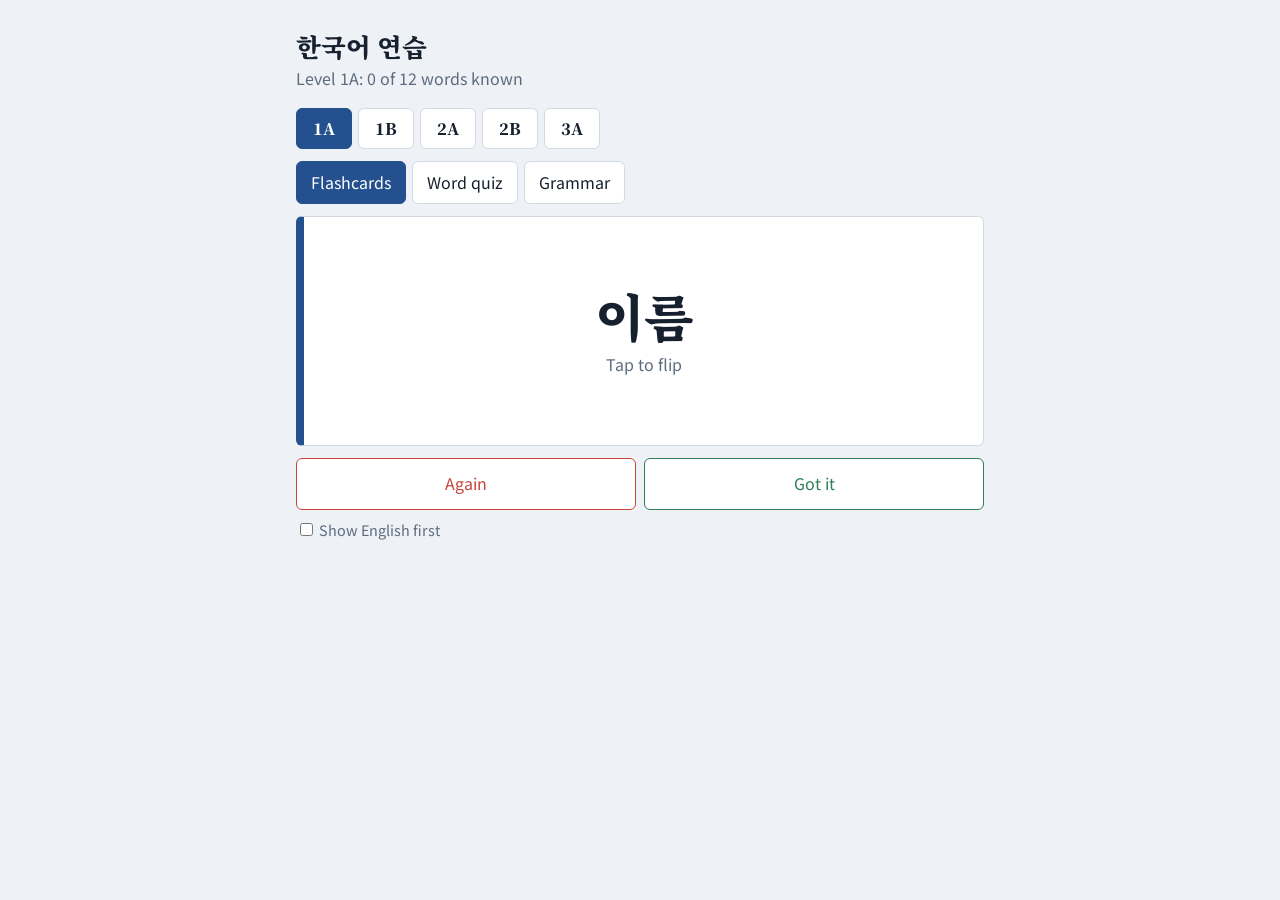
==== index.html @ a2e2e9a4 "Refactor HTML structure and styles for Korean study page" ====
<!doctype html>
<html lang="en">
<head>
<meta charset="utf-8">
<meta name="viewport" content="width=device-width,initial-scale=1">
<title>Korean Practice 1A–3A</title>
<link rel="preconnect" href="https://fonts.googleapis.com">
<link href="https://fonts.googleapis.com/css2?family=Noto+Sans+KR:wght@400;600&family=Noto+Serif+KR:wght@600;900&display=swap" rel="stylesheet">
<style>
:root{--bg:#eef1f5;--paper:#fff;--ink:#16202e;--mute:#5d6b7e;--line:#d3dae4;--blue:#24508f;--red:#c8453b;--green:#2e7d5b;--on:#fff;
--kr:"Noto Serif KR","Batang",serif;--ui:"Noto Sans KR",system-ui,"Malgun Gothic",sans-serif}
@media(prefers-color-scheme:dark){:root{--bg:#121820;--paper:#1b2430;--ink:#e8edf3;--mute:#9aa8ba;--line:#2e3b4c;--blue:#7fa6e0;--red:#e8776d;--green:#5fbf92;--on:#10161d}}
*{box-sizing:border-box}
body{margin:0;background:var(--bg);color:var(--ink);font:16px/1.6 var(--ui)}
.wrap{max-width:720px;margin:0 auto;padding:20px 16px 48px}
h1{font:900 1.6rem var(--kr);margin:8px 0 2px}
#prog{color:var(--mute);margin:0 0 16px}
.row{display:flex;gap:6px;flex-wrap:wrap;margin-bottom:12px}
button{font:inherit;cursor:pointer;border:1px solid var(--line);background:var(--paper);color:var(--ink);padding:8px 14px;border-radius:6px}
button:focus-visible{outline:3px solid var(--blue);outline-offset:2px}
button.on{background:var(--blue);color:var(--on);border-color:var(--blue)}
#lv button{font:900 1rem var(--kr);min-width:56px}
.card{background:var(--paper);border:1px solid var(--line);border-left:8px solid var(--blue);border-radius:6px;padding:28px 20px;text-align:center;min-height:230px;width:100%;display:block;cursor:pointer}
.kr{font:900 3.2rem/1.2 var(--kr)}
.en{font:600 2rem/1.3 var(--ui)}
.card p{color:var(--mute);margin:6px 0 0}
.hint{color:var(--mute);font-size:.9rem;margin:8px 0}
.acts{display:flex;gap:8px;margin-top:12px}
.acts button{flex:1;padding:12px}
.good{border-color:var(--green);color:var(--green)}
.again{border-color:var(--red);color:var(--red)}
.opts{display:grid;grid-template-columns:1fr 1fr;gap:8px;margin-top:12px}
.opts button{padding:14px}
button.ok{background:var(--green);border-color:var(--green);color:var(--on)}
button.no{background:var(--red);border-color:var(--red);color:var(--on)}
.g{background:var(--paper);border:1px solid var(--line);border-left:8px solid var(--red);border-radius:6px;padding:16px 18px;margin-bottom:14px}
.g h3{font:900 1.5rem var(--kr);margin:0}
.g .m{color:var(--blue);font-weight:600;margin:0 0 6px}
.x{font:600 1.1rem var(--kr);background:var(--bg);padding:10px 12px;border-radius:6px}
.x span{font:400 .9rem var(--ui);color:var(--mute)}
.pr b{font:600 1.2rem var(--kr);display:block;margin:12px 0 8px}
.pr u{display:inline-block;min-width:3em;text-decoration:none;border-bottom:2px solid var(--ink)}
.pr div{display:flex;gap:8px;flex-wrap:wrap}
.pr em{display:block;min-height:1.6em;margin-top:8px;font-style:normal;color:var(--green);font-weight:600}
@media(max-width:480px){.kr{font-size:2.6rem}.opts{grid-template-columns:1fr}}
</style>
</head>
<body>
<div class="wrap">
<h1>한국어 연습</h1>
<p id="prog"></p>
<div class="row" id="lv" aria-label="Level"></div>
<div class="row" id="md" aria-label="Mode"></div>
<div id="main"></div>
</div>
<script>
/* ============ DATA — edit/add here ============
 Each level: id, t (title), v (words "한글|romanization|meaning"),
 g (grammar: p pattern, m meaning, n note, x [example, translation],
    q [sentence with ___, correct answer, ...wrong answers])
 To add a level, copy one block and change it. */
const DATA=[
{id:'1A',t:'Level 1A',v:['안녕하세요|annyeonghaseyo|hello','감사합니다|gamsahamnida|thank you','학생|haksaeng|student','선생님|seonsaengnim|teacher','물|mul|water','밥|bap|rice, meal','사람|saram|person','한국|hanguk|Korea','이름|ireum|name','네|ne|yes','아니요|aniyo|no','커피|keopi|coffee'],
 g:[{p:'이에요 / 예요',m:'to be (A is B)',n:'Use 이에요 after a final consonant and 예요 after a vowel.',x:['저는 학생이에요.','I am a student.'],q:['저는 학생___.','이에요','예요']},
    {p:'은 / 는',m:'topic marker',n:'은 after a consonant, 는 after a vowel. Marks what the sentence is about.',x:['저는 한국 사람이에요.','I am Korean.'],q:['저___ 선생님이에요.','는','은']},
    {p:'을 / 를',m:'object marker',n:'을 after a consonant, 를 after a vowel. Marks what receives the action.',x:['물을 마셔요.','I drink water.'],q:['커피___ 마셔요.','를','을']}]},
{id:'1B',t:'Level 1B',v:['먹다|meokda|to eat','마시다|masida|to drink','가다|gada|to go','오다|oda|to come','보다|boda|to see, watch','학교|hakgyo|school','집|jip|home','오늘|oneul|today','내일|naeil|tomorrow','친구|chingu|friend','좋아요|joayo|good, I like it'],
 g:[{p:'-아요 / -어요',m:'polite present tense',n:'Remove 다. If the last vowel is ㅏ or ㅗ add 아요, otherwise 어요. 가다 → 가요.',x:['밥을 먹어요.','I eat a meal.'],q:['밥을 (먹다) → ___','먹어요','먹아요']},
    {p:'에',m:'to a place, at a time',n:'Use 에 with 가다, 오다 and times.',x:['학교에 가요.','I go to school.'],q:['집___ 가요.','에','에서']},
    {p:'에서',m:'at a place (action happens there)',n:'Use 에서 when an action takes place at a location.',x:['도서관에서 공부해요.','I study at the library.'],q:['학교___ 공부해요.','에서','에']}]},
{id:'2A',t:'Level 2A',v:['주말|jumal|weekend','시간|sigan|time','같이|gachi|together','어제|eoje|yesterday','여행|yeohaeng|trip, travel','음식|eumsik|food','일|il|work, task','비싸다|bissada|to be expensive','맛있다|masitda|to be delicious','만나다|mannada|to meet'],
 g:[{p:'-았/었어요',m:'past tense',n:'Take the polite present stem and change 어요 to 었어요 (or 아요 to 았어요).',x:['어제 영화를 봤어요.','I watched a movie yesterday.'],q:['어제 친구를 (만나다) → ___','만났어요','만나요','만날 거예요']},
    {p:'-(으)ㄹ 거예요',m:'future, plan',n:'After a vowel add ㄹ 거예요, after a consonant add 을 거예요.',x:['내일 갈 거예요.','I will go tomorrow.'],q:['내일 여행을 ___','갈 거예요','갔어요','가요']},
    {p:'-고 싶다',m:'want to (do)',n:'Attach to the verb stem. Only for your own wishes.',x:['커피를 마시고 싶어요.','I want to drink coffee.'],q:['한국에 가___ 싶어요.','고','서','지만']}]},
{id:'2B',t:'Level 2B',v:['약속|yaksok|appointment, promise','준비|junbi|preparation','이유|iyu|reason','경험|gyeongheom|experience','걱정|geokjeong|worry','바쁘다|bappeuda|to be busy','필요하다|piryohada|to need','어렵다|eoryeopda|to be difficult','쉽다|swipda|to be easy','기다리다|gidarida|to wait'],
 g:[{p:'-아/어서',m:'because, so',n:'Gives a reason. Cannot be used with commands or suggestions.',x:['바빠서 못 가요.','I am busy so I cannot go.'],q:['비가 와___ 안 가요.','서','지만','니까']},
    {p:'-(으)니까',m:'because (reason for a command)',n:'Works with commands and suggestions, unlike -아/어서.',x:['비가 오니까 우산을 가져가세요.','It is raining, so take an umbrella.'],q:['시간이 없___ 빨리 가요.','으니까','지만','고']},
    {p:'-지만',m:'but, although',n:'Attach to the stem to contrast two ideas.',x:['어렵지만 재미있어요.','It is hard but fun.'],q:['맛있___ 비싸요.','지만','서','으니까']}]},
{id:'3A',t:'Level 3A',v:['경제|gyeongje|economy','문화|munhwa|culture','환경|hwangyeong|environment','관계|gwangye|relationship','결정|gyeoljeong|decision','의견|uigyeon|opinion','변화|byeonhwa|change','영향|yeonghyang|influence, effect','포기하다|pogihada|to give up','노력하다|noryeokhada|to make an effort'],
 g:[{p:'-는 것 같다',m:'it seems that',n:'Present verbs take 는, adjectives take (으)ㄴ. A softened guess.',x:['비가 오는 것 같아요.','It seems to be raining.'],q:['지금 비가 오___ 것 같아요.','는','은','ㄹ']},
    {p:'-(으)려고',m:'in order to',n:'Intention behind an action. Same subject in both clauses.',x:['한국어를 배우려고 왔어요.','I came to learn Korean.'],q:['친구를 만나___ 왔어요.','려고','지만','니까']},
    {p:'-(으)ㄹ 수 있다',m:'can, be able to',n:'Use 없다 for the negative: 할 수 없어요.',x:['한국어를 할 수 있어요.','I can speak Korean.'],q:['저는 수영을 할 ___ 있어요.','수','것','거']}]}
];
/* ============ APP ============ */
const $=id=>document.getElementById(id);
const shuf=a=>{a=a.slice();for(let i=a.length-1;i>0;i--){const j=Math.floor(Math.random()*(i+1));[a[i],a[j]]=[a[j],a[i]]}return a};
const pick=a=>a[Math.floor(Math.random()*a.length)];
const W=j=>DATA[j].w||(DATA[j].w=DATA[j].v.map(s=>{const[k,r,e]=s.split('|');return{k,r,e,id:DATA[j].id+k}}));
let lv=0,mode='cards',i=0,flipped=false,eng=false,order=shuf(W(0).map((_,x)=>x)),q=null,score={r:0,t:0},known={};
try{known=JSON.parse(localStorage.getItem('krKnown')||'{}')}catch(e){}
const save=()=>{try{localStorage.setItem('krKnown',JSON.stringify(known))}catch(e){}};

function render(){
 $('lv').innerHTML=DATA.map((d,j)=>`<button class="${j==lv?'on':''}" onclick="setLv(${j})">${d.id}</button>`).join('');
 $('md').innerHTML=[['cards','Flashcards'],['quiz','Word quiz'],['gram','Grammar']].map(([m,t])=>`<button class="${m==mode?'on':''}" onclick="setMode('${m}')">${t}</button>`).join('');
 $('prog').textContent=`${DATA[lv].t}: ${W(lv).filter(w=>known[w.id]).length} of ${W(lv).length} words known`;
 $('main').innerHTML=mode=='cards'?cardsHTML():mode=='quiz'?quizHTML():gramHTML();
}
function setLv(j){lv=j;i=0;flipped=false;order=shuf(W(j).map((_,x)=>x));q=null;render()}
function setMode(m){mode=m;if(m=='quiz'&&!q)newQ();render()}

function cardsHTML(){
 const w=W(lv)[order[i%order.length]];
 const front=eng?`<div class="en">${w.e}</div>`:`<div class="kr">${w.k}</div>`;
 const back=eng?`<div class="kr">${w.k}</div><p>${w.r}</p>`:`<div class="en">${w.e}</div><p>${w.r}</p>`;
 return `<button class="card" onclick="flipped=!flipped;render()" aria-label="Flip card">${flipped?back:front}<p>${known[w.id]?'Marked as known':'Tap to flip'}</p></button>
 <div class="acts"><button class="again" onclick="mark(0)">Again</button><button class="good" onclick="mark(1)">Got it</button></div>
 <p class="hint"><label><input type="checkbox" ${eng?'checked':''} onchange="eng=this.checked;flipped=false;render()"> Show English first</label></p>`;
}
function mark(ok){const w=W(lv)[order[i%order.length]];if(ok)known[w.id]=1;else delete known[w.id];save();i++;flipped=false;render()}

function newQ(){const pool=[];for(let j=0;j<=lv;j++)pool.push(...W(j));const w=pick(pool);const o=[w];while(o.length<4){const x=pick(pool);if(!o.includes(x))o.push(x)}q={w,o:shuf(o),done:false}}
function quizHTML(){
 if(!q)newQ();
 return `<div class="card" style="cursor:default">${eng?`<div class="en">${q.w.e}</div>`:`<div class="kr">${q.w.k}</div><p>${q.w.r}</p>`}</div>
 <div class="opts">${q.o.map((o,x)=>`<button onclick="ans(${x},this)">${eng?o.k:o.e}</button>`).join('')}</div>
 <p class="hint" id="fb">Words from 1A up to ${DATA[lv].id}. Score: ${score.r} of ${score.t}</p>
 <div class="acts"><button onclick="newQ();render()">Next word</button><button onclick="eng=!eng;render()">${eng?'Ask in Korean':'Ask in English'}</button></div>`;
}
function ans(x,b){
 if(q.done)return;const ok=q.o[x]===q.w;
 b.classList.add(ok?'ok':'no');
 if(ok){q.done=true;score.r++;score.t++;known[q.w.id]=1;save();$('fb').textContent=`Correct: ${q.w.k} = ${q.w.e}`}
 else{score.t++;$('fb').textContent='Not quite. Try another answer.'}
}

function gramHTML(){
 return DATA[lv].g.map((g,gi)=>{const o=shuf(g.q.slice(1));
 return `<article class="g"><h3>${g.p}</h3><p class="m">${g.m}</p><p>${g.n}</p>
 <p class="x">${g.x[0]}<br><span>${g.x[1]}</span></p>
 <div class="pr"><b>${g.q[0].replace('___','<u></u>')}</b><div>${o.map(t=>`<button onclick="gAns(this,${gi})">${t}</button>`).join('')}</div><em></em></div></article>`}).join('');
}
function gAns(b,gi){
 const g=DATA[lv].g[gi],ok=b.textContent===g.q[1],fb=b.parentElement.nextElementSibling;
 b.classList.add(ok?'ok':'no');
 fb.style.color=ok?'var(--green)':'var(--red)';
 fb.textContent=ok?'Correct: '+g.q[0].replace('___',g.q[1]):'Not quite. Try another answer.';
 if(ok)b.parentElement.querySelectorAll('button').forEach(x=>x.disabled=true);
}
render();
</script>
</body>
</html>
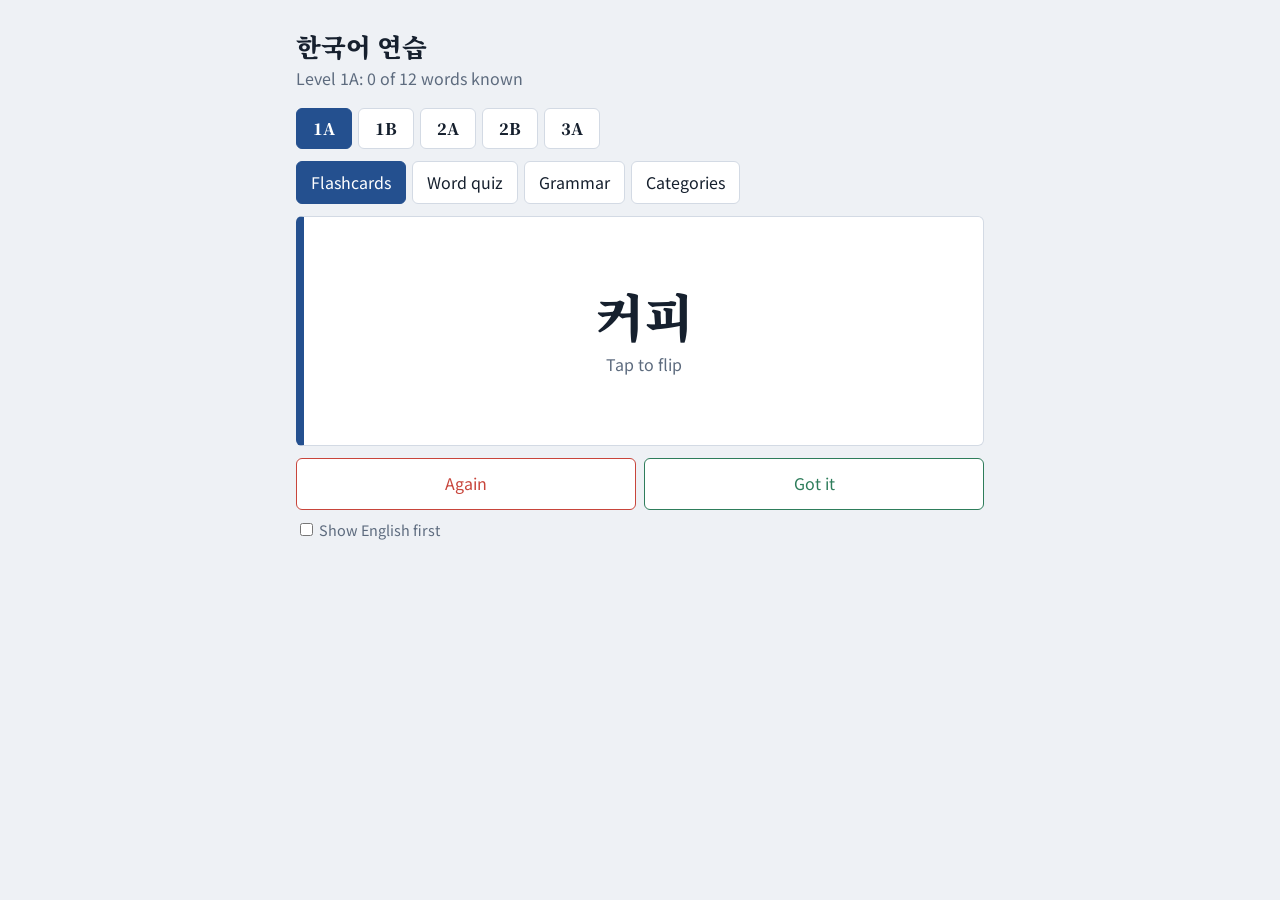
==== commit eeab715e: "Update title and add category functionality" ====
--- a/index.html
+++ b/index.html
@@ -3,7 +3,7 @@
 <head>
 <meta charset="utf-8">
 <meta name="viewport" content="width=device-width,initial-scale=1">
-<title>Korean Practice 1A–3A</title>
+<title>Korean Practice</title>
 <link rel="preconnect" href="https://fonts.googleapis.com">
 <link href="https://fonts.googleapis.com/css2?family=Noto+Sans+KR:wght@400;600&family=Noto+Serif+KR:wght@600;900&display=swap" rel="stylesheet">
 <style>
@@ -42,6 +42,18 @@
 .pr u{display:inline-block;min-width:3em;text-decoration:none;border-bottom:2px solid var(--ink)}
 .pr div{display:flex;gap:8px;flex-wrap:wrap}
 .pr em{display:block;min-height:1.6em;margin-top:8px;font-style:normal;color:var(--green);font-weight:600}
+/* category tabs */
+.sub{display:flex;gap:6px;flex-wrap:wrap;margin:0 0 12px;padding-bottom:12px;border-bottom:1px solid var(--line)}
+.sub button.on{background:var(--red);border-color:var(--red)}
+.sub .add{border-style:dashed;color:var(--blue)}
+.wl{list-style:none;margin:0;padding:0;background:var(--paper);border:1px solid var(--line);border-radius:6px}
+.wl li{display:grid;grid-template-columns:5.5em 1fr auto;gap:8px;align-items:center;padding:8px 14px;border-bottom:1px solid var(--line)}
+.wl li:last-child{border:0}
+.wl .k{font:600 1.25rem var(--kr)}
+.wl small{color:var(--mute)}
+.wl .del{padding:2px 9px;color:var(--mute)}
+.af{display:flex;gap:6px;flex-wrap:wrap;margin-top:12px}
+.af input{font:inherit;flex:1 1 120px;padding:8px 10px;border:1px solid var(--line);border-radius:6px;background:var(--paper);color:var(--ink)}
 @media(max-width:480px){.kr{font-size:2.6rem}.opts{grid-template-columns:1fr}}
 </style>
 </head>
@@ -92,29 +104,30 @@
 
 function render(){
  $('lv').innerHTML=DATA.map((d,j)=>`<button class="${j==lv?'on':''}" onclick="setLv(${j})">${d.id}</button>`).join('');
- $('md').innerHTML=[['cards','Flashcards'],['quiz','Word quiz'],['gram','Grammar']].map(([m,t])=>`<button class="${m==mode?'on':''}" onclick="setMode('${m}')">${t}</button>`).join('');
- $('prog').textContent=`${DATA[lv].t}: ${W(lv).filter(w=>known[w.id]).length} of ${W(lv).length} words known`;
- $('main').innerHTML=mode=='cards'?cardsHTML():mode=='quiz'?quizHTML():gramHTML();
+ $('md').innerHTML=[['cards','Flashcards'],['quiz','Word quiz'],['gram','Grammar'],['cat','Categories']].map(([m,t])=>`<button class="${m==mode?'on':''}" onclick="setMode('${m}')">${t}</button>`).join('');
+ $('lv').style.display=mode=='cat'?'none':'';
+ $('prog').textContent=mode=='cat'?`${cats[ci].n}: ${P().filter(w=>known[w.id]).length} of ${cats[ci].v.length} words known`:`${DATA[lv].t}: ${W(lv).filter(w=>known[w.id]).length} of ${W(lv).length} words known`;
+ $('main').innerHTML=mode=='cat'?catHTML():mode=='cards'?cardsHTML():mode=='quiz'?quizHTML():gramHTML();
 }
 function setLv(j){lv=j;i=0;flipped=false;order=shuf(W(j).map((_,x)=>x));q=null;render()}
-function setMode(m){mode=m;if(m=='quiz'&&!q)newQ();render()}
+function setMode(m){mode=m;i=0;flipped=false;order=[];q=null;if(m=='quiz')newQ();render()}
 
 function cardsHTML(){
- const w=W(lv)[order[i%order.length]];
+ const w=cur();
  const front=eng?`<div class="en">${w.e}</div>`:`<div class="kr">${w.k}</div>`;
  const back=eng?`<div class="kr">${w.k}</div><p>${w.r}</p>`:`<div class="en">${w.e}</div><p>${w.r}</p>`;
  return `<button class="card" onclick="flipped=!flipped;render()" aria-label="Flip card">${flipped?back:front}<p>${known[w.id]?'Marked as known':'Tap to flip'}</p></button>
  <div class="acts"><button class="again" onclick="mark(0)">Again</button><button class="good" onclick="mark(1)">Got it</button></div>
  <p class="hint"><label><input type="checkbox" ${eng?'checked':''} onchange="eng=this.checked;flipped=false;render()"> Show English first</label></p>`;
 }
-function mark(ok){const w=W(lv)[order[i%order.length]];if(ok)known[w.id]=1;else delete known[w.id];save();i++;flipped=false;render()}
+function mark(ok){const w=cur();if(ok)known[w.id]=1;else delete known[w.id];save();i++;flipped=false;render()}
 
-function newQ(){const pool=[];for(let j=0;j<=lv;j++)pool.push(...W(j));const w=pick(pool);const o=[w];while(o.length<4){const x=pick(pool);if(!o.includes(x))o.push(x)}q={w,o:shuf(o),done:false}}
+function newQ(){let pool=[];if(mode=='cat')pool=P();else for(let j=0;j<=lv;j++)pool.push(...W(j));const w=pick(pool);const o=[w];while(o.length<4){const x=pick(pool);if(!o.includes(x))o.push(x)}q={w,o:shuf(o),done:false}}
 function quizHTML(){
  if(!q)newQ();
  return `<div class="card" style="cursor:default">${eng?`<div class="en">${q.w.e}</div>`:`<div class="kr">${q.w.k}</div><p>${q.w.r}</p>`}</div>
  <div class="opts">${q.o.map((o,x)=>`<button onclick="ans(${x},this)">${eng?o.k:o.e}</button>`).join('')}</div>
- <p class="hint" id="fb">Words from 1A up to ${DATA[lv].id}. Score: ${score.r} of ${score.t}</p>
+ <p class="hint" id="fb">${mode=='cat'?cats[ci].n:'Words from 1A up to '+DATA[lv].id}. Score: ${score.r} of ${score.t}</p>
  <div class="acts"><button onclick="newQ();render()">Next word</button><button onclick="eng=!eng;render()">${eng?'Ask in Korean':'Ask in English'}</button></div>`;
 }
 function ans(x,b){
@@ -137,6 +150,40 @@
  fb.textContent=ok?'Correct: '+g.q[0].replace('___',g.q[1]):'Not quite. Try another answer.';
  if(ok)b.parentElement.querySelectorAll('button').forEach(x=>x.disabled=true);
 }
+/* ============ CATEGORIES — edit starter tabs here ============ */
+const CATS=[
+{n:'Places',v:['학교|hakgyo|school','집|jip|home','병원|byeongwon|hospital','은행|eunhaeng|bank','식당|sikdang|restaurant','카페|kape|cafe','시장|sijang|market','공항|gonghang|airport','도서관|doseogwan|library','지하철역|jihacheolyeok|subway station','화장실|hwajangsil|restroom','회사|hoesa|company, office']},
+{n:'Numbers',v:['하나|hana|one (native)','둘|dul|two (native)','셋|set|three (native)','넷|net|four (native)','다섯|daseot|five (native)','여섯|yeoseot|six (native)','일곱|ilgop|seven (native)','여덟|yeodeol|eight (native)','아홉|ahop|nine (native)','열|yeol|ten (native)','일|il|one (Sino)','이|i|two (Sino)','삼|sam|three (Sino)','사|sa|four (Sino)','오|o|five (Sino)','육|yuk|six (Sino)','칠|chil|seven (Sino)','팔|pal|eight (Sino)','구|gu|nine (Sino)','십|sip|ten (Sino)','백|baek|100','천|cheon|1,000','만|man|10,000']},
+{n:'Verbs',v:['하다|hada|to do','가다|gada|to go','오다|oda|to come','먹다|meokda|to eat','마시다|masida|to drink','보다|boda|to see, watch','듣다|deutda|to listen','읽다|ikda|to read','쓰다|sseuda|to write','말하다|malhada|to speak','사다|sada|to buy','자다|jada|to sleep','일어나다|ireonada|to wake up','공부하다|gongbuhada|to study','만나다|mannada|to meet','배우다|baeuda|to learn','주다|juda|to give','알다|alda|to know']}
+];
+let cats=null,ci=0,cv='list';
+try{cats=JSON.parse(localStorage.getItem('krCats'))}catch(e){}
+if(!Array.isArray(cats)||!cats.length)cats=CATS.map(c=>({n:c.n,v:c.v.map(s=>{const[k,r,e]=s.split('|');return{k,r,e}})}));
+const saveC=()=>{try{localStorage.setItem('krCats',JSON.stringify(cats))}catch(e){}};
+const esc=t=>String(t).replace(/[&<>"]/g,c=>({'&':'&amp;','<':'&lt;','>':'&gt;','"':'&quot;'}[c]));
+const P=()=>mode=='cat'?(cats[ci]?cats[ci].v.map(w=>({k:w.k,r:w.r,e:w.e,id:'c'+cats[ci].n+w.k})):[]):W(lv);
+function cur(){const p=P();if(order.length!==p.length)order=shuf(p.map((_,x)=>x));return p[order[i%order.length]]}
+
+function catHTML(){
+ const c=cats[ci];
+ const tabs=cats.map((x,j)=>`<button class="${j==ci?'on':''}" onclick="setCat(${j})">${x.n}</button>`).join('')+`<button class="add" onclick="addCat()">+ New tab</button>`;
+ const views=[['list','Word list'],['cards','Flashcards'],['quiz','Quiz']].map(([v,t])=>`<button class="${v==cv?'on':''}" onclick="cv='${v}';q=null;flipped=false;render()">${t}</button>`).join('');
+ let body;
+ if(cv=='list')body=listHTML(c);
+ else if(c.v.length<(cv=='quiz'?4:1))body=`<p class="hint">Add ${cv=='quiz'?'at least 4 words':'a word'} in the word list to practice this tab.</p>`;
+ else body=cv=='cards'?cardsHTML():quizHTML();
+ return `<div class="sub">${tabs}</div><div class="row">${views}</div>${body}`;
+}
+function listHTML(c){
+ return `<ul class="wl">${c.v.map((w,x)=>`<li><span class="k">${w.k}</span><span>${w.e}<br><small>${w.r||''}</small></span><button class="del" onclick="delWord(${x})" aria-label="Delete ${w.k}">×</button></li>`).join('')||'<li>No words yet. Add your first one below.</li>'}</ul>
+ <div class="af"><input id="nk" placeholder="한글" lang="ko"><input id="nr" placeholder="Romanization (optional)"><input id="ne" placeholder="Meaning"><button class="on" onclick="addWord()">Add word</button></div>
+ <p class="hint"><button onclick="delCat()">Delete this tab</button></p>`;
+}
+function setCat(j){ci=j;i=0;flipped=false;order=[];q=null;render()}
+function addCat(){const n=(prompt('Name for the new tab (for example Food, Family, Colors):')||'').trim();if(!n)return;cats.push({n:esc(n),v:[]});ci=cats.length-1;cv='list';i=0;order=[];q=null;saveC();render()}
+function addWord(){const k=$('nk').value.trim(),e=$('ne').value.trim();if(!k||!e){$('nk').focus();return}cats[ci].v.push({k:esc(k),r:esc($('nr').value.trim()),e:esc(e)});order=[];saveC();render();$('nk').focus()}
+function delWord(x){cats[ci].v.splice(x,1);order=[];saveC();render()}
+function delCat(){if(cats.length<2){alert('Keep at least one tab.');return}if(!confirm('Delete the tab "'+cats[ci].n+'" and all its words?'))return;cats.splice(ci,1);ci=0;order=[];q=null;saveC();render()}
 render();
 </script>
 </body>
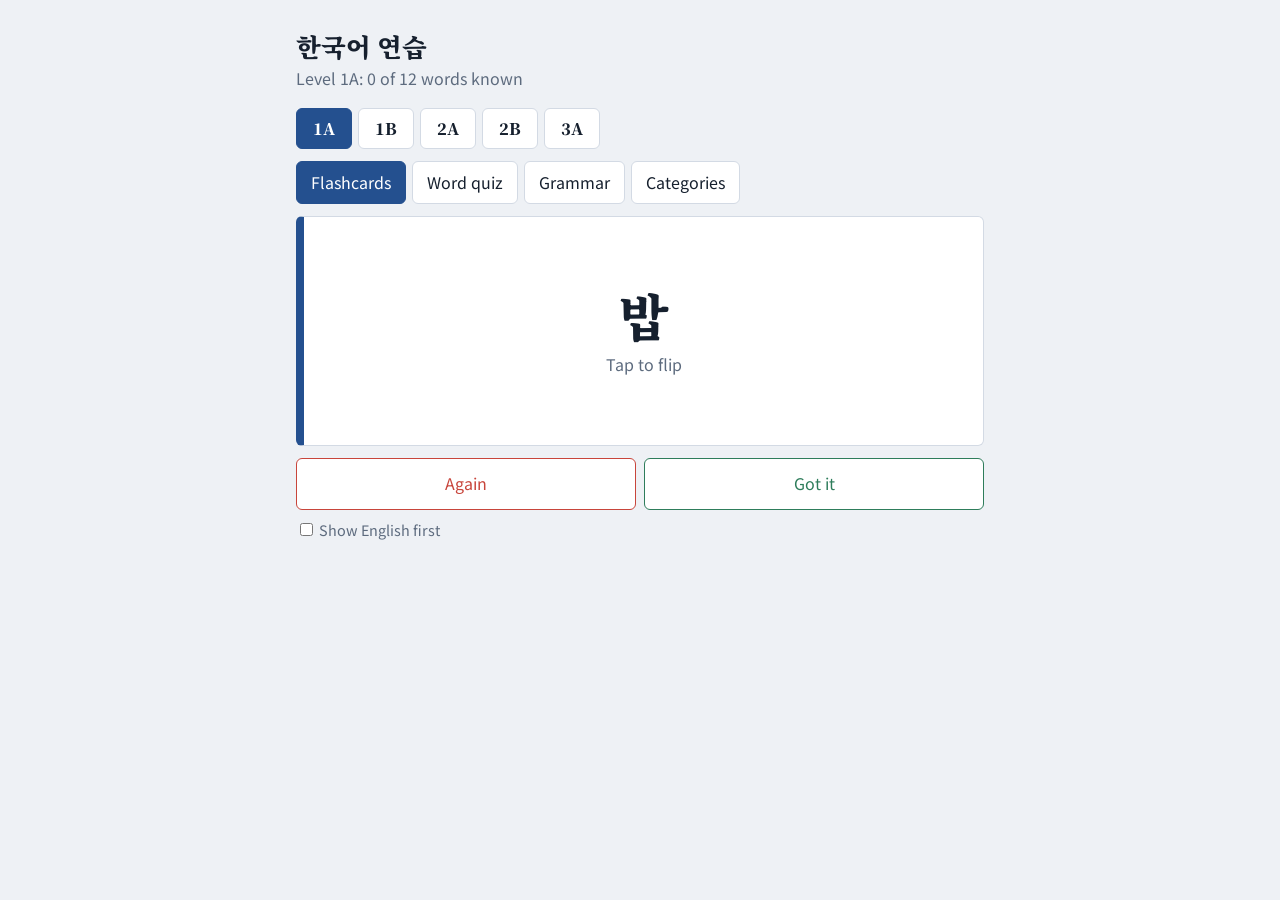
==== commit f46b84ab: "Enhance word addition with bulk input feature Added functionality to bulk add words with hints for i" ====
--- a/index.html
+++ b/index.html
@@ -54,6 +54,9 @@
 .wl .del{padding:2px 9px;color:var(--mute)}
 .af{display:flex;gap:6px;flex-wrap:wrap;margin-top:12px}
 .af input{font:inherit;flex:1 1 120px;padding:8px 10px;border:1px solid var(--line);border-radius:6px;background:var(--paper);color:var(--ink)}
+textarea.bulk{width:100%;min-height:130px;font:inherit;padding:10px;border:1px solid var(--line);border-radius:6px;background:var(--paper);color:var(--ink);resize:vertical}
+.bk{margin-top:18px}
+.bk h4{margin:0 0 4px}
 @media(max-width:480px){.kr{font-size:2.6rem}.opts{grid-template-columns:1fr}}
 </style>
 </head>
@@ -156,7 +159,7 @@
 {n:'Numbers',v:['하나|hana|one (native)','둘|dul|two (native)','셋|set|three (native)','넷|net|four (native)','다섯|daseot|five (native)','여섯|yeoseot|six (native)','일곱|ilgop|seven (native)','여덟|yeodeol|eight (native)','아홉|ahop|nine (native)','열|yeol|ten (native)','일|il|one (Sino)','이|i|two (Sino)','삼|sam|three (Sino)','사|sa|four (Sino)','오|o|five (Sino)','육|yuk|six (Sino)','칠|chil|seven (Sino)','팔|pal|eight (Sino)','구|gu|nine (Sino)','십|sip|ten (Sino)','백|baek|100','천|cheon|1,000','만|man|10,000']},
 {n:'Verbs',v:['하다|hada|to do','가다|gada|to go','오다|oda|to come','먹다|meokda|to eat','마시다|masida|to drink','보다|boda|to see, watch','듣다|deutda|to listen','읽다|ikda|to read','쓰다|sseuda|to write','말하다|malhada|to speak','사다|sada|to buy','자다|jada|to sleep','일어나다|ireonada|to wake up','공부하다|gongbuhada|to study','만나다|mannada|to meet','배우다|baeuda|to learn','주다|juda|to give','알다|alda|to know']}
 ];
-let cats=null,ci=0,cv='list';
+let cats=null,ci=0,cv='list',bm='',bt='';
 try{cats=JSON.parse(localStorage.getItem('krCats'))}catch(e){}
 if(!Array.isArray(cats)||!cats.length)cats=CATS.map(c=>({n:c.n,v:c.v.map(s=>{const[k,r,e]=s.split('|');return{k,r,e}})}));
 const saveC=()=>{try{localStorage.setItem('krCats',JSON.stringify(cats))}catch(e){}};
@@ -177,11 +180,31 @@
 function listHTML(c){
  return `<ul class="wl">${c.v.map((w,x)=>`<li><span class="k">${w.k}</span><span>${w.e}<br><small>${w.r||''}</small></span><button class="del" onclick="delWord(${x})" aria-label="Delete ${w.k}">×</button></li>`).join('')||'<li>No words yet. Add your first one below.</li>'}</ul>
  <div class="af"><input id="nk" placeholder="한글" lang="ko"><input id="nr" placeholder="Romanization (optional)"><input id="ne" placeholder="Meaning"><button class="on" onclick="addWord()">Add word</button></div>
+ <div class="bk"><h4>Add many words at once</h4>
+ <p class="hint">One word per line: <b>한글, romanization, meaning</b> (romanization is optional: <b>한글, meaning</b>). You can also separate with | or a tab, so pasting from Excel or Google Sheets works.</p>
+ <textarea id="bulk" class="bulk" lang="ko" placeholder="사과, sagwa, apple&#10;바나나, banana&#10;우유 | uyu | milk">${esc(bt)}</textarea>
+ <div class="af"><button class="on" onclick="addBulk()">Add all words</button></div>
+ <p class="hint" role="status">${bm}</p></div>
  <p class="hint"><button onclick="delCat()">Delete this tab</button></p>`;
 }
-function setCat(j){ci=j;i=0;flipped=false;order=[];q=null;render()}
+function setCat(j){bm='';bt='';ci=j;i=0;flipped=false;order=[];q=null;render()}
 function addCat(){const n=(prompt('Name for the new tab (for example Food, Family, Colors):')||'').trim();if(!n)return;cats.push({n:esc(n),v:[]});ci=cats.length-1;cv='list';i=0;order=[];q=null;saveC();render()}
 function addWord(){const k=$('nk').value.trim(),e=$('ne').value.trim();if(!k||!e){$('nk').focus();return}cats[ci].v.push({k:esc(k),r:esc($('nr').value.trim()),e:esc(e)});order=[];saveC();render();$('nk').focus()}
+function addBulk(){
+ const lines=$('bulk').value.split(/\r?\n/).map(l=>l.trim()).filter(Boolean),have=new Set(cats[ci].v.map(w=>w.k));
+ let added=0,dup=0;const bad=[];
+ for(const l of lines){
+  let a=l.includes('|')?l.split('|'):l.includes('\t')?l.split('\t'):l.split(/\s*[,，]\s*/);
+  a=a.map(x=>x.trim()).filter(x=>x!=='');
+  if(a.length<2){bad.push(l);continue}
+  const k=a[0],r=a.length>2?a[1]:'',e=a.length>2?a.slice(2).join(', '):a[1];
+  if(have.has(esc(k))){dup++;continue}
+  cats[ci].v.push({k:esc(k),r:esc(r),e:esc(e)});have.add(esc(k));added++;
+ }
+ bt=bad.join('\n');
+ bm=`Added ${added} word${added==1?'':'s'}.`+(dup?` Skipped ${dup} already in this tab.`:'')+(bad.length?` ${bad.length} line${bad.length==1?'':'s'} need a meaning and stayed in the box.`:'');
+ order=[];saveC();render();
+}
 function delWord(x){cats[ci].v.splice(x,1);order=[];saveC();render()}
 function delCat(){if(cats.length<2){alert('Keep at least one tab.');return}if(!confirm('Delete the tab "'+cats[ci].n+'" and all its words?'))return;cats.splice(ci,1);ci=0;order=[];q=null;saveC();render()}
 render();
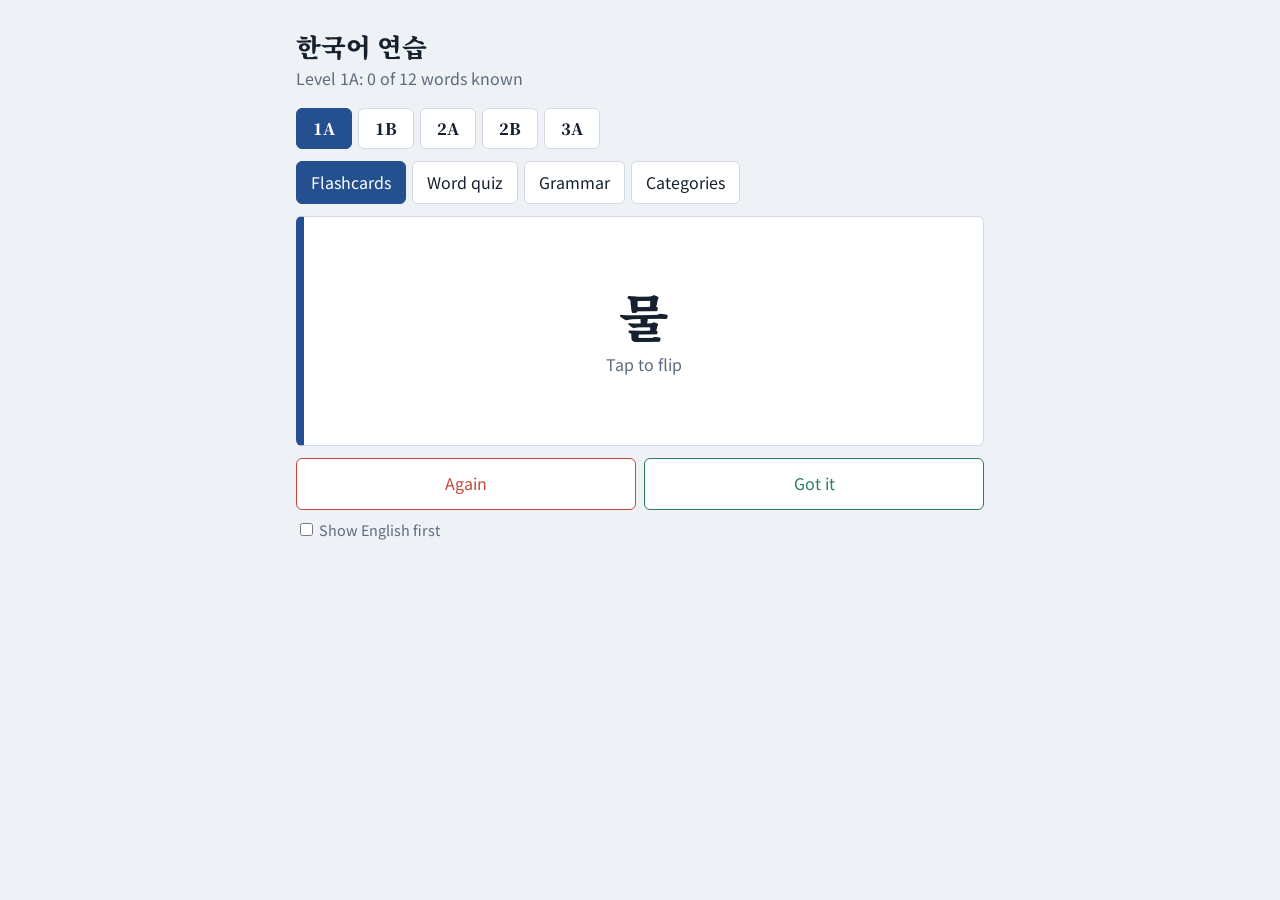
==== commit 35b6b00e: "Enhance word addition logic and status updates Refactor addWord and addBulk functions to improve han" ====
--- a/index.html
+++ b/index.html
@@ -184,25 +184,35 @@
  <p class="hint">One word per line: <b>한글, romanization, meaning</b> (romanization is optional: <b>한글, meaning</b>). You can also separate with | or a tab, so pasting from Excel or Google Sheets works.</p>
  <textarea id="bulk" class="bulk" lang="ko" placeholder="사과, sagwa, apple&#10;바나나, banana&#10;우유 | uyu | milk">${esc(bt)}</textarea>
  <div class="af"><button class="on" onclick="addBulk()">Add all words</button></div>
- <p class="hint" role="status">${bm}</p></div>
+ <p class="hint" role="status" id="bmsg">${bm}</p></div>
  <p class="hint"><button onclick="delCat()">Delete this tab</button></p>`;
 }
 function setCat(j){bm='';bt='';ci=j;i=0;flipped=false;order=[];q=null;render()}
 function addCat(){const n=(prompt('Name for the new tab (for example Food, Family, Colors):')||'').trim();if(!n)return;cats.push({n:esc(n),v:[]});ci=cats.length-1;cv='list';i=0;order=[];q=null;saveC();render()}
-function addWord(){const k=$('nk').value.trim(),e=$('ne').value.trim();if(!k||!e){$('nk').focus();return}cats[ci].v.push({k:esc(k),r:esc($('nr').value.trim()),e:esc(e)});order=[];saveC();render();$('nk').focus()}
+const dk=(k,e)=>k+'\u0001'+String(e).toLowerCase();
+function addWord(){const k=$('nk').value.trim(),e=$('ne').value.trim();if(!k||!e){$('nk').focus();return}
+ const K=esc(k),E=esc(e),v=cats[ci].v;
+ if(v.some(w=>dk(w.k,w.e)===dk(K,E))){bm=`${K} (${E}) is already in this tab, so it was not added.`;$('bmsg').innerHTML=bm;$('nk').focus();return}
+ bm=v.some(w=>w.k===K)?`${K} was already here with a different meaning. This meaning was added too.`:'';
+ v.push({k:K,r:esc($('nr').value.trim()),e:E});order=[];saveC();render();$('nk').focus()}
 function addBulk(){
- const lines=$('bulk').value.split(/\r?\n/).map(l=>l.trim()).filter(Boolean),have=new Set(cats[ci].v.map(w=>w.k));
- let added=0,dup=0;const bad=[];
+ const lines=$('bulk').value.split(/\r?\n/).map(l=>l.trim()).filter(Boolean),v=cats[ci].v;
+ const have=new Set(v.map(w=>dk(w.k,w.e))),ks=new Set(v.map(w=>w.k));
+ let added=0;const bad=[],dups=[],alts=[];
  for(const l of lines){
   let a=l.includes('|')?l.split('|'):l.includes('\t')?l.split('\t'):l.split(/\s*[,，]\s*/);
   a=a.map(x=>x.trim()).filter(x=>x!=='');
   if(a.length<2){bad.push(l);continue}
-  const k=a[0],r=a.length>2?a[1]:'',e=a.length>2?a.slice(2).join(', '):a[1];
-  if(have.has(esc(k))){dup++;continue}
-  cats[ci].v.push({k:esc(k),r:esc(r),e:esc(e)});have.add(esc(k));added++;
+  const k=a[0],r=a.length>2?a[1]:'',e=a.length>2?a.slice(2).join(', '):a[1],K=esc(k),E=esc(e);
+  if(have.has(dk(K,E))){dups.push(k);continue}
+  if(ks.has(K))alts.push(k);
+  v.push({k:K,r:esc(r),e:E});have.add(dk(K,E));ks.add(K);added++;
  }
  bt=bad.join('\n');
- bm=`Added ${added} word${added==1?'':'s'}.`+(dup?` Skipped ${dup} already in this tab.`:'')+(bad.length?` ${bad.length} line${bad.length==1?'':'s'} need a meaning and stayed in the box.`:'');
+ bm=`Added ${added} word${added==1?'':'s'}.`
+  +(dups.length?` Skipped ${dups.length} already in this tab: ${esc(dups.join(', '))}.`:'')
+  +(alts.length?` Same word with a new meaning added: ${esc(alts.join(', '))}.`:'')
+  +(bad.length?` ${bad.length} line${bad.length==1?'':'s'} need a meaning and stayed in the box.`:'');
  order=[];saveC();render();
 }
 function delWord(x){cats[ci].v.splice(x,1);order=[];saveC();render()}
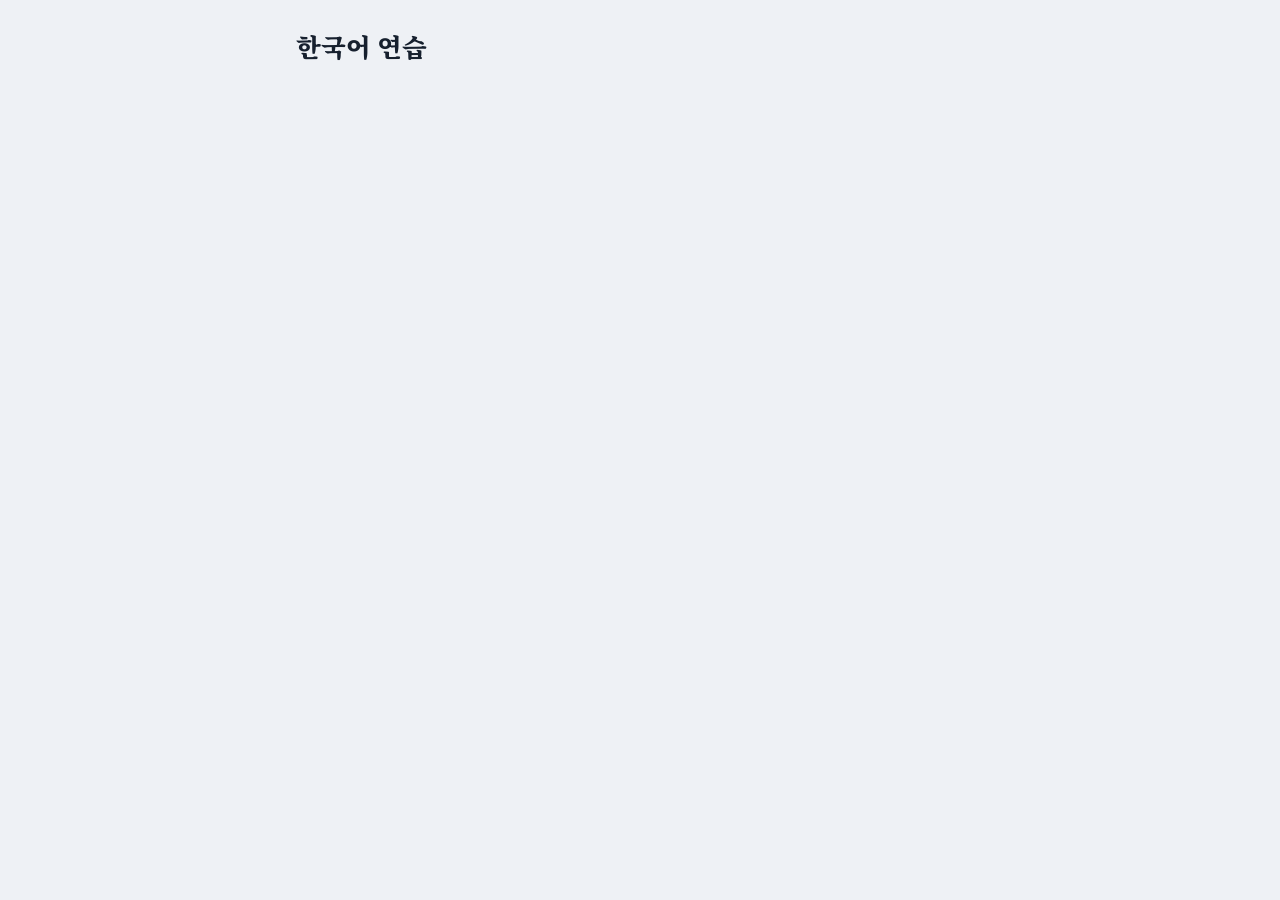
==== commit ea987f8a: "Add files via upload" ====
--- a/index.html
+++ b/index.html
@@ -6,59 +6,7 @@
 <title>Korean Practice</title>
 <link rel="preconnect" href="https://fonts.googleapis.com">
 <link href="https://fonts.googleapis.com/css2?family=Noto+Sans+KR:wght@400;600&family=Noto+Serif+KR:wght@600;900&display=swap" rel="stylesheet">
-<style>
-:root{--bg:#eef1f5;--paper:#fff;--ink:#16202e;--mute:#5d6b7e;--line:#d3dae4;--blue:#24508f;--red:#c8453b;--green:#2e7d5b;--on:#fff;
---kr:"Noto Serif KR","Batang",serif;--ui:"Noto Sans KR",system-ui,"Malgun Gothic",sans-serif}
-@media(prefers-color-scheme:dark){:root{--bg:#121820;--paper:#1b2430;--ink:#e8edf3;--mute:#9aa8ba;--line:#2e3b4c;--blue:#7fa6e0;--red:#e8776d;--green:#5fbf92;--on:#10161d}}
-*{box-sizing:border-box}
-body{margin:0;background:var(--bg);color:var(--ink);font:16px/1.6 var(--ui)}
-.wrap{max-width:720px;margin:0 auto;padding:20px 16px 48px}
-h1{font:900 1.6rem var(--kr);margin:8px 0 2px}
-#prog{color:var(--mute);margin:0 0 16px}
-.row{display:flex;gap:6px;flex-wrap:wrap;margin-bottom:12px}
-button{font:inherit;cursor:pointer;border:1px solid var(--line);background:var(--paper);color:var(--ink);padding:8px 14px;border-radius:6px}
-button:focus-visible{outline:3px solid var(--blue);outline-offset:2px}
-button.on{background:var(--blue);color:var(--on);border-color:var(--blue)}
-#lv button{font:900 1rem var(--kr);min-width:56px}
-.card{background:var(--paper);border:1px solid var(--line);border-left:8px solid var(--blue);border-radius:6px;padding:28px 20px;text-align:center;min-height:230px;width:100%;display:block;cursor:pointer}
-.kr{font:900 3.2rem/1.2 var(--kr)}
-.en{font:600 2rem/1.3 var(--ui)}
-.card p{color:var(--mute);margin:6px 0 0}
-.hint{color:var(--mute);font-size:.9rem;margin:8px 0}
-.acts{display:flex;gap:8px;margin-top:12px}
-.acts button{flex:1;padding:12px}
-.good{border-color:var(--green);color:var(--green)}
-.again{border-color:var(--red);color:var(--red)}
-.opts{display:grid;grid-template-columns:1fr 1fr;gap:8px;margin-top:12px}
-.opts button{padding:14px}
-button.ok{background:var(--green);border-color:var(--green);color:var(--on)}
-button.no{background:var(--red);border-color:var(--red);color:var(--on)}
-.g{background:var(--paper);border:1px solid var(--line);border-left:8px solid var(--red);border-radius:6px;padding:16px 18px;margin-bottom:14px}
-.g h3{font:900 1.5rem var(--kr);margin:0}
-.g .m{color:var(--blue);font-weight:600;margin:0 0 6px}
-.x{font:600 1.1rem var(--kr);background:var(--bg);padding:10px 12px;border-radius:6px}
-.x span{font:400 .9rem var(--ui);color:var(--mute)}
-.pr b{font:600 1.2rem var(--kr);display:block;margin:12px 0 8px}
-.pr u{display:inline-block;min-width:3em;text-decoration:none;border-bottom:2px solid var(--ink)}
-.pr div{display:flex;gap:8px;flex-wrap:wrap}
-.pr em{display:block;min-height:1.6em;margin-top:8px;font-style:normal;color:var(--green);font-weight:600}
-/* category tabs */
-.sub{display:flex;gap:6px;flex-wrap:wrap;margin:0 0 12px;padding-bottom:12px;border-bottom:1px solid var(--line)}
-.sub button.on{background:var(--red);border-color:var(--red)}
-.sub .add{border-style:dashed;color:var(--blue)}
-.wl{list-style:none;margin:0;padding:0;background:var(--paper);border:1px solid var(--line);border-radius:6px}
-.wl li{display:grid;grid-template-columns:5.5em 1fr auto;gap:8px;align-items:center;padding:8px 14px;border-bottom:1px solid var(--line)}
-.wl li:last-child{border:0}
-.wl .k{font:600 1.25rem var(--kr)}
-.wl small{color:var(--mute)}
-.wl .del{padding:2px 9px;color:var(--mute)}
-.af{display:flex;gap:6px;flex-wrap:wrap;margin-top:12px}
-.af input{font:inherit;flex:1 1 120px;padding:8px 10px;border:1px solid var(--line);border-radius:6px;background:var(--paper);color:var(--ink)}
-textarea.bulk{width:100%;min-height:130px;font:inherit;padding:10px;border:1px solid var(--line);border-radius:6px;background:var(--paper);color:var(--ink);resize:vertical}
-.bk{margin-top:18px}
-.bk h4{margin:0 0 4px}
-@media(max-width:480px){.kr{font-size:2.6rem}.opts{grid-template-columns:1fr}}
-</style>
+<link rel="stylesheet" href="style.css">
 </head>
 <body>
 <div class="wrap">
@@ -68,156 +16,8 @@
 <div class="row" id="md" aria-label="Mode"></div>
 <div id="main"></div>
 </div>
-<script>
-/* ============ DATA — edit/add here ============
- Each level: id, t (title), v (words "한글|romanization|meaning"),
- g (grammar: p pattern, m meaning, n note, x [example, translation],
-    q [sentence with ___, correct answer, ...wrong answers])
- To add a level, copy one block and change it. */
-const DATA=[
-{id:'1A',t:'Level 1A',v:['안녕하세요|annyeonghaseyo|hello','감사합니다|gamsahamnida|thank you','학생|haksaeng|student','선생님|seonsaengnim|teacher','물|mul|water','밥|bap|rice, meal','사람|saram|person','한국|hanguk|Korea','이름|ireum|name','네|ne|yes','아니요|aniyo|no','커피|keopi|coffee'],
- g:[{p:'이에요 / 예요',m:'to be (A is B)',n:'Use 이에요 after a final consonant and 예요 after a vowel.',x:['저는 학생이에요.','I am a student.'],q:['저는 학생___.','이에요','예요']},
-    {p:'은 / 는',m:'topic marker',n:'은 after a consonant, 는 after a vowel. Marks what the sentence is about.',x:['저는 한국 사람이에요.','I am Korean.'],q:['저___ 선생님이에요.','는','은']},
-    {p:'을 / 를',m:'object marker',n:'을 after a consonant, 를 after a vowel. Marks what receives the action.',x:['물을 마셔요.','I drink water.'],q:['커피___ 마셔요.','를','을']}]},
-{id:'1B',t:'Level 1B',v:['먹다|meokda|to eat','마시다|masida|to drink','가다|gada|to go','오다|oda|to come','보다|boda|to see, watch','학교|hakgyo|school','집|jip|home','오늘|oneul|today','내일|naeil|tomorrow','친구|chingu|friend','좋아요|joayo|good, I like it'],
- g:[{p:'-아요 / -어요',m:'polite present tense',n:'Remove 다. If the last vowel is ㅏ or ㅗ add 아요, otherwise 어요. 가다 → 가요.',x:['밥을 먹어요.','I eat a meal.'],q:['밥을 (먹다) → ___','먹어요','먹아요']},
-    {p:'에',m:'to a place, at a time',n:'Use 에 with 가다, 오다 and times.',x:['학교에 가요.','I go to school.'],q:['집___ 가요.','에','에서']},
-    {p:'에서',m:'at a place (action happens there)',n:'Use 에서 when an action takes place at a location.',x:['도서관에서 공부해요.','I study at the library.'],q:['학교___ 공부해요.','에서','에']}]},
-{id:'2A',t:'Level 2A',v:['주말|jumal|weekend','시간|sigan|time','같이|gachi|together','어제|eoje|yesterday','여행|yeohaeng|trip, travel','음식|eumsik|food','일|il|work, task','비싸다|bissada|to be expensive','맛있다|masitda|to be delicious','만나다|mannada|to meet'],
- g:[{p:'-았/었어요',m:'past tense',n:'Take the polite present stem and change 어요 to 었어요 (or 아요 to 았어요).',x:['어제 영화를 봤어요.','I watched a movie yesterday.'],q:['어제 친구를 (만나다) → ___','만났어요','만나요','만날 거예요']},
-    {p:'-(으)ㄹ 거예요',m:'future, plan',n:'After a vowel add ㄹ 거예요, after a consonant add 을 거예요.',x:['내일 갈 거예요.','I will go tomorrow.'],q:['내일 여행을 ___','갈 거예요','갔어요','가요']},
-    {p:'-고 싶다',m:'want to (do)',n:'Attach to the verb stem. Only for your own wishes.',x:['커피를 마시고 싶어요.','I want to drink coffee.'],q:['한국에 가___ 싶어요.','고','서','지만']}]},
-{id:'2B',t:'Level 2B',v:['약속|yaksok|appointment, promise','준비|junbi|preparation','이유|iyu|reason','경험|gyeongheom|experience','걱정|geokjeong|worry','바쁘다|bappeuda|to be busy','필요하다|piryohada|to need','어렵다|eoryeopda|to be difficult','쉽다|swipda|to be easy','기다리다|gidarida|to wait'],
- g:[{p:'-아/어서',m:'because, so',n:'Gives a reason. Cannot be used with commands or suggestions.',x:['바빠서 못 가요.','I am busy so I cannot go.'],q:['비가 와___ 안 가요.','서','지만','니까']},
-    {p:'-(으)니까',m:'because (reason for a command)',n:'Works with commands and suggestions, unlike -아/어서.',x:['비가 오니까 우산을 가져가세요.','It is raining, so take an umbrella.'],q:['시간이 없___ 빨리 가요.','으니까','지만','고']},
-    {p:'-지만',m:'but, although',n:'Attach to the stem to contrast two ideas.',x:['어렵지만 재미있어요.','It is hard but fun.'],q:['맛있___ 비싸요.','지만','서','으니까']}]},
-{id:'3A',t:'Level 3A',v:['경제|gyeongje|economy','문화|munhwa|culture','환경|hwangyeong|environment','관계|gwangye|relationship','결정|gyeoljeong|decision','의견|uigyeon|opinion','변화|byeonhwa|change','영향|yeonghyang|influence, effect','포기하다|pogihada|to give up','노력하다|noryeokhada|to make an effort'],
- g:[{p:'-는 것 같다',m:'it seems that',n:'Present verbs take 는, adjectives take (으)ㄴ. A softened guess.',x:['비가 오는 것 같아요.','It seems to be raining.'],q:['지금 비가 오___ 것 같아요.','는','은','ㄹ']},
-    {p:'-(으)려고',m:'in order to',n:'Intention behind an action. Same subject in both clauses.',x:['한국어를 배우려고 왔어요.','I came to learn Korean.'],q:['친구를 만나___ 왔어요.','려고','지만','니까']},
-    {p:'-(으)ㄹ 수 있다',m:'can, be able to',n:'Use 없다 for the negative: 할 수 없어요.',x:['한국어를 할 수 있어요.','I can speak Korean.'],q:['저는 수영을 할 ___ 있어요.','수','것','거']}]}
-];
-/* ============ APP ============ */
-const $=id=>document.getElementById(id);
-const shuf=a=>{a=a.slice();for(let i=a.length-1;i>0;i--){const j=Math.floor(Math.random()*(i+1));[a[i],a[j]]=[a[j],a[i]]}return a};
-const pick=a=>a[Math.floor(Math.random()*a.length)];
-const W=j=>DATA[j].w||(DATA[j].w=DATA[j].v.map(s=>{const[k,r,e]=s.split('|');return{k,r,e,id:DATA[j].id+k}}));
-let lv=0,mode='cards',i=0,flipped=false,eng=false,order=shuf(W(0).map((_,x)=>x)),q=null,score={r:0,t:0},known={};
-try{known=JSON.parse(localStorage.getItem('krKnown')||'{}')}catch(e){}
-const save=()=>{try{localStorage.setItem('krKnown',JSON.stringify(known))}catch(e){}};
-
-function render(){
- $('lv').innerHTML=DATA.map((d,j)=>`<button class="${j==lv?'on':''}" onclick="setLv(${j})">${d.id}</button>`).join('');
- $('md').innerHTML=[['cards','Flashcards'],['quiz','Word quiz'],['gram','Grammar'],['cat','Categories']].map(([m,t])=>`<button class="${m==mode?'on':''}" onclick="setMode('${m}')">${t}</button>`).join('');
- $('lv').style.display=mode=='cat'?'none':'';
- $('prog').textContent=mode=='cat'?`${cats[ci].n}: ${P().filter(w=>known[w.id]).length} of ${cats[ci].v.length} words known`:`${DATA[lv].t}: ${W(lv).filter(w=>known[w.id]).length} of ${W(lv).length} words known`;
- $('main').innerHTML=mode=='cat'?catHTML():mode=='cards'?cardsHTML():mode=='quiz'?quizHTML():gramHTML();
-}
-function setLv(j){lv=j;i=0;flipped=false;order=shuf(W(j).map((_,x)=>x));q=null;render()}
-function setMode(m){mode=m;i=0;flipped=false;order=[];q=null;if(m=='quiz')newQ();render()}
-
-function cardsHTML(){
- const w=cur();
- const front=eng?`<div class="en">${w.e}</div>`:`<div class="kr">${w.k}</div>`;
- const back=eng?`<div class="kr">${w.k}</div><p>${w.r}</p>`:`<div class="en">${w.e}</div><p>${w.r}</p>`;
- return `<button class="card" onclick="flipped=!flipped;render()" aria-label="Flip card">${flipped?back:front}<p>${known[w.id]?'Marked as known':'Tap to flip'}</p></button>
- <div class="acts"><button class="again" onclick="mark(0)">Again</button><button class="good" onclick="mark(1)">Got it</button></div>
- <p class="hint"><label><input type="checkbox" ${eng?'checked':''} onchange="eng=this.checked;flipped=false;render()"> Show English first</label></p>`;
-}
-function mark(ok){const w=cur();if(ok)known[w.id]=1;else delete known[w.id];save();i++;flipped=false;render()}
-
-function newQ(){let pool=[];if(mode=='cat')pool=P();else for(let j=0;j<=lv;j++)pool.push(...W(j));const w=pick(pool);const o=[w];while(o.length<4){const x=pick(pool);if(!o.includes(x))o.push(x)}q={w,o:shuf(o),done:false}}
-function quizHTML(){
- if(!q)newQ();
- return `<div class="card" style="cursor:default">${eng?`<div class="en">${q.w.e}</div>`:`<div class="kr">${q.w.k}</div><p>${q.w.r}</p>`}</div>
- <div class="opts">${q.o.map((o,x)=>`<button onclick="ans(${x},this)">${eng?o.k:o.e}</button>`).join('')}</div>
- <p class="hint" id="fb">${mode=='cat'?cats[ci].n:'Words from 1A up to '+DATA[lv].id}. Score: ${score.r} of ${score.t}</p>
- <div class="acts"><button onclick="newQ();render()">Next word</button><button onclick="eng=!eng;render()">${eng?'Ask in Korean':'Ask in English'}</button></div>`;
-}
-function ans(x,b){
- if(q.done)return;const ok=q.o[x]===q.w;
- b.classList.add(ok?'ok':'no');
- if(ok){q.done=true;score.r++;score.t++;known[q.w.id]=1;save();$('fb').textContent=`Correct: ${q.w.k} = ${q.w.e}`}
- else{score.t++;$('fb').textContent='Not quite. Try another answer.'}
-}
-
-function gramHTML(){
- return DATA[lv].g.map((g,gi)=>{const o=shuf(g.q.slice(1));
- return `<article class="g"><h3>${g.p}</h3><p class="m">${g.m}</p><p>${g.n}</p>
- <p class="x">${g.x[0]}<br><span>${g.x[1]}</span></p>
- <div class="pr"><b>${g.q[0].replace('___','<u></u>')}</b><div>${o.map(t=>`<button onclick="gAns(this,${gi})">${t}</button>`).join('')}</div><em></em></div></article>`}).join('');
-}
-function gAns(b,gi){
- const g=DATA[lv].g[gi],ok=b.textContent===g.q[1],fb=b.parentElement.nextElementSibling;
- b.classList.add(ok?'ok':'no');
- fb.style.color=ok?'var(--green)':'var(--red)';
- fb.textContent=ok?'Correct: '+g.q[0].replace('___',g.q[1]):'Not quite. Try another answer.';
- if(ok)b.parentElement.querySelectorAll('button').forEach(x=>x.disabled=true);
-}
-/* ============ CATEGORIES — edit starter tabs here ============ */
-const CATS=[
-{n:'Places',v:['학교|hakgyo|school','집|jip|home','병원|byeongwon|hospital','은행|eunhaeng|bank','식당|sikdang|restaurant','카페|kape|cafe','시장|sijang|market','공항|gonghang|airport','도서관|doseogwan|library','지하철역|jihacheolyeok|subway station','화장실|hwajangsil|restroom','회사|hoesa|company, office']},
-{n:'Numbers',v:['하나|hana|one (native)','둘|dul|two (native)','셋|set|three (native)','넷|net|four (native)','다섯|daseot|five (native)','여섯|yeoseot|six (native)','일곱|ilgop|seven (native)','여덟|yeodeol|eight (native)','아홉|ahop|nine (native)','열|yeol|ten (native)','일|il|one (Sino)','이|i|two (Sino)','삼|sam|three (Sino)','사|sa|four (Sino)','오|o|five (Sino)','육|yuk|six (Sino)','칠|chil|seven (Sino)','팔|pal|eight (Sino)','구|gu|nine (Sino)','십|sip|ten (Sino)','백|baek|100','천|cheon|1,000','만|man|10,000']},
-{n:'Verbs',v:['하다|hada|to do','가다|gada|to go','오다|oda|to come','먹다|meokda|to eat','마시다|masida|to drink','보다|boda|to see, watch','듣다|deutda|to listen','읽다|ikda|to read','쓰다|sseuda|to write','말하다|malhada|to speak','사다|sada|to buy','자다|jada|to sleep','일어나다|ireonada|to wake up','공부하다|gongbuhada|to study','만나다|mannada|to meet','배우다|baeuda|to learn','주다|juda|to give','알다|alda|to know']}
-];
-let cats=null,ci=0,cv='list',bm='',bt='';
-try{cats=JSON.parse(localStorage.getItem('krCats'))}catch(e){}
-if(!Array.isArray(cats)||!cats.length)cats=CATS.map(c=>({n:c.n,v:c.v.map(s=>{const[k,r,e]=s.split('|');return{k,r,e}})}));
-const saveC=()=>{try{localStorage.setItem('krCats',JSON.stringify(cats))}catch(e){}};
-const esc=t=>String(t).replace(/[&<>"]/g,c=>({'&':'&amp;','<':'&lt;','>':'&gt;','"':'&quot;'}[c]));
-const P=()=>mode=='cat'?(cats[ci]?cats[ci].v.map(w=>({k:w.k,r:w.r,e:w.e,id:'c'+cats[ci].n+w.k})):[]):W(lv);
-function cur(){const p=P();if(order.length!==p.length)order=shuf(p.map((_,x)=>x));return p[order[i%order.length]]}
-
-function catHTML(){
- const c=cats[ci];
- const tabs=cats.map((x,j)=>`<button class="${j==ci?'on':''}" onclick="setCat(${j})">${x.n}</button>`).join('')+`<button class="add" onclick="addCat()">+ New tab</button>`;
- const views=[['list','Word list'],['cards','Flashcards'],['quiz','Quiz']].map(([v,t])=>`<button class="${v==cv?'on':''}" onclick="cv='${v}';q=null;flipped=false;render()">${t}</button>`).join('');
- let body;
- if(cv=='list')body=listHTML(c);
- else if(c.v.length<(cv=='quiz'?4:1))body=`<p class="hint">Add ${cv=='quiz'?'at least 4 words':'a word'} in the word list to practice this tab.</p>`;
- else body=cv=='cards'?cardsHTML():quizHTML();
- return `<div class="sub">${tabs}</div><div class="row">${views}</div>${body}`;
-}
-function listHTML(c){
- return `<ul class="wl">${c.v.map((w,x)=>`<li><span class="k">${w.k}</span><span>${w.e}<br><small>${w.r||''}</small></span><button class="del" onclick="delWord(${x})" aria-label="Delete ${w.k}">×</button></li>`).join('')||'<li>No words yet. Add your first one below.</li>'}</ul>
- <div class="af"><input id="nk" placeholder="한글" lang="ko"><input id="nr" placeholder="Romanization (optional)"><input id="ne" placeholder="Meaning"><button class="on" onclick="addWord()">Add word</button></div>
- <div class="bk"><h4>Add many words at once</h4>
- <p class="hint">One word per line: <b>한글, romanization, meaning</b> (romanization is optional: <b>한글, meaning</b>). You can also separate with | or a tab, so pasting from Excel or Google Sheets works.</p>
- <textarea id="bulk" class="bulk" lang="ko" placeholder="사과, sagwa, apple&#10;바나나, banana&#10;우유 | uyu | milk">${esc(bt)}</textarea>
- <div class="af"><button class="on" onclick="addBulk()">Add all words</button></div>
- <p class="hint" role="status" id="bmsg">${bm}</p></div>
- <p class="hint"><button onclick="delCat()">Delete this tab</button></p>`;
-}
-function setCat(j){bm='';bt='';ci=j;i=0;flipped=false;order=[];q=null;render()}
-function addCat(){const n=(prompt('Name for the new tab (for example Food, Family, Colors):')||'').trim();if(!n)return;cats.push({n:esc(n),v:[]});ci=cats.length-1;cv='list';i=0;order=[];q=null;saveC();render()}
-const dk=(k,e)=>k+'\u0001'+String(e).toLowerCase();
-function addWord(){const k=$('nk').value.trim(),e=$('ne').value.trim();if(!k||!e){$('nk').focus();return}
- const K=esc(k),E=esc(e),v=cats[ci].v;
- if(v.some(w=>dk(w.k,w.e)===dk(K,E))){bm=`${K} (${E}) is already in this tab, so it was not added.`;$('bmsg').innerHTML=bm;$('nk').focus();return}
- bm=v.some(w=>w.k===K)?`${K} was already here with a different meaning. This meaning was added too.`:'';
- v.push({k:K,r:esc($('nr').value.trim()),e:E});order=[];saveC();render();$('nk').focus()}
-function addBulk(){
- const lines=$('bulk').value.split(/\r?\n/).map(l=>l.trim()).filter(Boolean),v=cats[ci].v;
- const have=new Set(v.map(w=>dk(w.k,w.e))),ks=new Set(v.map(w=>w.k));
- let added=0;const bad=[],dups=[],alts=[];
- for(const l of lines){
-  let a=l.includes('|')?l.split('|'):l.includes('\t')?l.split('\t'):l.split(/\s*[,，]\s*/);
-  a=a.map(x=>x.trim()).filter(x=>x!=='');
-  if(a.length<2){bad.push(l);continue}
-  const k=a[0],r=a.length>2?a[1]:'',e=a.length>2?a.slice(2).join(', '):a[1],K=esc(k),E=esc(e);
-  if(have.has(dk(K,E))){dups.push(k);continue}
-  if(ks.has(K))alts.push(k);
-  v.push({k:K,r:esc(r),e:E});have.add(dk(K,E));ks.add(K);added++;
- }
- bt=bad.join('\n');
- bm=`Added ${added} word${added==1?'':'s'}.`
-  +(dups.length?` Skipped ${dups.length} already in this tab: ${esc(dups.join(', '))}.`:'')
-  +(alts.length?` Same word with a new meaning added: ${esc(alts.join(', '))}.`:'')
-  +(bad.length?` ${bad.length} line${bad.length==1?'':'s'} need a meaning and stayed in the box.`:'');
- order=[];saveC();render();
-}
-function delWord(x){cats[ci].v.splice(x,1);order=[];saveC();render()}
-function delCat(){if(cats.length<2){alert('Keep at least one tab.');return}if(!confirm('Delete the tab "'+cats[ci].n+'" and all its words?'))return;cats.splice(ci,1);ci=0;order=[];q=null;saveC();render()}
-render();
-</script>
+<script src="data/levels.js"></script>
+<script src="data/categories.js"></script>
+<script src="app.js"></script>
 </body>
 </html>
--- a/style.css
+++ b/style.css
@@ -0,0 +1,51 @@
+:root{--bg:#eef1f5;--paper:#fff;--ink:#16202e;--mute:#5d6b7e;--line:#d3dae4;--blue:#24508f;--red:#c8453b;--green:#2e7d5b;--on:#fff;
+--kr:"Noto Serif KR","Batang",serif;--ui:"Noto Sans KR",system-ui,"Malgun Gothic",sans-serif}
+@media(prefers-color-scheme:dark){:root{--bg:#121820;--paper:#1b2430;--ink:#e8edf3;--mute:#9aa8ba;--line:#2e3b4c;--blue:#7fa6e0;--red:#e8776d;--green:#5fbf92;--on:#10161d}}
+*{box-sizing:border-box}
+body{margin:0;background:var(--bg);color:var(--ink);font:16px/1.6 var(--ui)}
+.wrap{max-width:720px;margin:0 auto;padding:20px 16px 48px}
+h1{font:900 1.6rem var(--kr);margin:8px 0 2px}
+#prog{color:var(--mute);margin:0 0 16px}
+.row{display:flex;gap:6px;flex-wrap:wrap;margin-bottom:12px}
+button{font:inherit;cursor:pointer;border:1px solid var(--line);background:var(--paper);color:var(--ink);padding:8px 14px;border-radius:6px}
+button:focus-visible{outline:3px solid var(--blue);outline-offset:2px}
+button.on{background:var(--blue);color:var(--on);border-color:var(--blue)}
+#lv button{font:900 1rem var(--kr);min-width:56px}
+.card{background:var(--paper);border:1px solid var(--line);border-left:8px solid var(--blue);border-radius:6px;padding:28px 20px;text-align:center;min-height:230px;width:100%;display:block;cursor:pointer}
+.kr{font:900 3.2rem/1.2 var(--kr)}
+.en{font:600 2rem/1.3 var(--ui)}
+.card p{color:var(--mute);margin:6px 0 0}
+.hint{color:var(--mute);font-size:.9rem;margin:8px 0}
+.acts{display:flex;gap:8px;margin-top:12px}
+.acts button{flex:1;padding:12px}
+.good{border-color:var(--green);color:var(--green)}
+.again{border-color:var(--red);color:var(--red)}
+.opts{display:grid;grid-template-columns:1fr 1fr;gap:8px;margin-top:12px}
+.opts button{padding:14px}
+button.ok{background:var(--green);border-color:var(--green);color:var(--on)}
+button.no{background:var(--red);border-color:var(--red);color:var(--on)}
+.g{background:var(--paper);border:1px solid var(--line);border-left:8px solid var(--red);border-radius:6px;padding:16px 18px;margin-bottom:14px}
+.g h3{font:900 1.5rem var(--kr);margin:0}
+.g .m{color:var(--blue);font-weight:600;margin:0 0 6px}
+.x{font:600 1.1rem var(--kr);background:var(--bg);padding:10px 12px;border-radius:6px}
+.x span{font:400 .9rem var(--ui);color:var(--mute)}
+.pr b{font:600 1.2rem var(--kr);display:block;margin:12px 0 8px}
+.pr u{display:inline-block;min-width:3em;text-decoration:none;border-bottom:2px solid var(--ink)}
+.pr div{display:flex;gap:8px;flex-wrap:wrap}
+.pr em{display:block;min-height:1.6em;margin-top:8px;font-style:normal;color:var(--green);font-weight:600}
+/* category tabs */
+.sub{display:flex;gap:6px;flex-wrap:wrap;margin:0 0 12px;padding-bottom:12px;border-bottom:1px solid var(--line)}
+.sub button.on{background:var(--red);border-color:var(--red)}
+.sub .add{border-style:dashed;color:var(--blue)}
+.wl{list-style:none;margin:0;padding:0;background:var(--paper);border:1px solid var(--line);border-radius:6px}
+.wl li{display:grid;grid-template-columns:5.5em 1fr auto;gap:8px;align-items:center;padding:8px 14px;border-bottom:1px solid var(--line)}
+.wl li:last-child{border:0}
+.wl .k{font:600 1.25rem var(--kr)}
+.wl small{color:var(--mute)}
+.wl .del{padding:2px 9px;color:var(--mute)}
+.af{display:flex;gap:6px;flex-wrap:wrap;margin-top:12px}
+.af input{font:inherit;flex:1 1 120px;padding:8px 10px;border:1px solid var(--line);border-radius:6px;background:var(--paper);color:var(--ink)}
+textarea.bulk{width:100%;min-height:130px;font:inherit;padding:10px;border:1px solid var(--line);border-radius:6px;background:var(--paper);color:var(--ink);resize:vertical}
+.bk{margin-top:18px}
+.bk h4{margin:0 0 4px}
+@media(max-width:480px){.kr{font-size:2.6rem}.opts{grid-template-columns:1fr}}
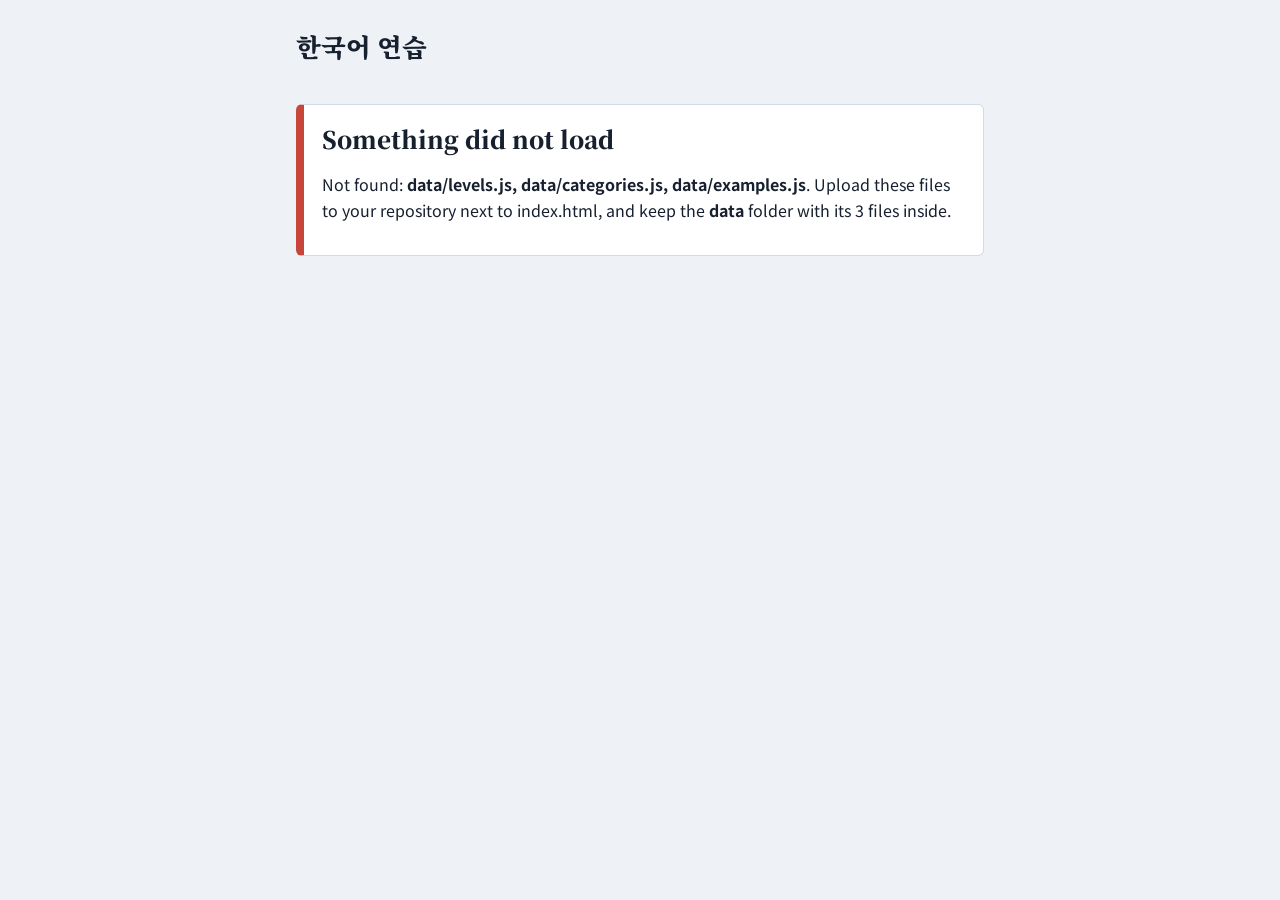
==== commit acced525: "Add files via upload" ====
--- a/index.html
+++ b/index.html
@@ -16,8 +16,16 @@
 <div class="row" id="md" aria-label="Mode"></div>
 <div id="main"></div>
 </div>
+<script>
+/* Shows a clear message instead of a blank page if a file is missing */
+var miss=[];
+addEventListener('error',function(e){var t=e.target,m=document.getElementById('main'),s=t&&t.getAttribute&&t.getAttribute('src');if(!m)return;
+if(s){miss.push(s);m.setAttribute('data-err','1');m.innerHTML='<div class="g"><h3>Something did not load</h3><p>Not found: <b>'+miss.join(', ')+'</b>. Upload these files to your repository next to index.html, and keep the <b>data</b> folder with its 3 files inside.</p></div>';return}
+if(!m.getAttribute('data-err'))m.innerHTML='<div class="g"><h3>Something went wrong</h3><p>'+(e.message||'Check that all files are uploaded next to index.html, with the data folder.')+'</p></div>'},true);
+</script>
 <script src="data/levels.js"></script>
 <script src="data/categories.js"></script>
+<script src="data/examples.js"></script>
 <script src="app.js"></script>
 </body>
 </html>
--- a/style.css
+++ b/style.css
@@ -49,3 +49,11 @@
 .bk{margin-top:18px}
 .bk h4{margin:0 0 4px}
 @media(max-width:480px){.kr{font-size:2.6rem}.opts{grid-template-columns:1fr}}
+/* clickable word rows with examples */
+.wl li{display:grid;grid-template-columns:1fr auto;align-items:center;padding:0}
+.wl .wr{display:grid;grid-template-columns:5.5em 1fr;gap:8px;align-items:center;text-align:left;width:100%;border:0;border-radius:0;background:transparent;padding:8px 14px}
+.wl .wr:hover{background:var(--bg)}
+.wl .ex{grid-column:1/-1;padding:8px 14px 12px;background:var(--bg);border-top:1px dashed var(--line)}
+.ex b,.exl b{font:600 1.1rem var(--kr);color:var(--ink)}
+.ex span{color:var(--mute);font-size:.9rem}
+.exl{margin-top:14px!important;padding-top:10px;border-top:1px dashed var(--line);font-size:.95rem}
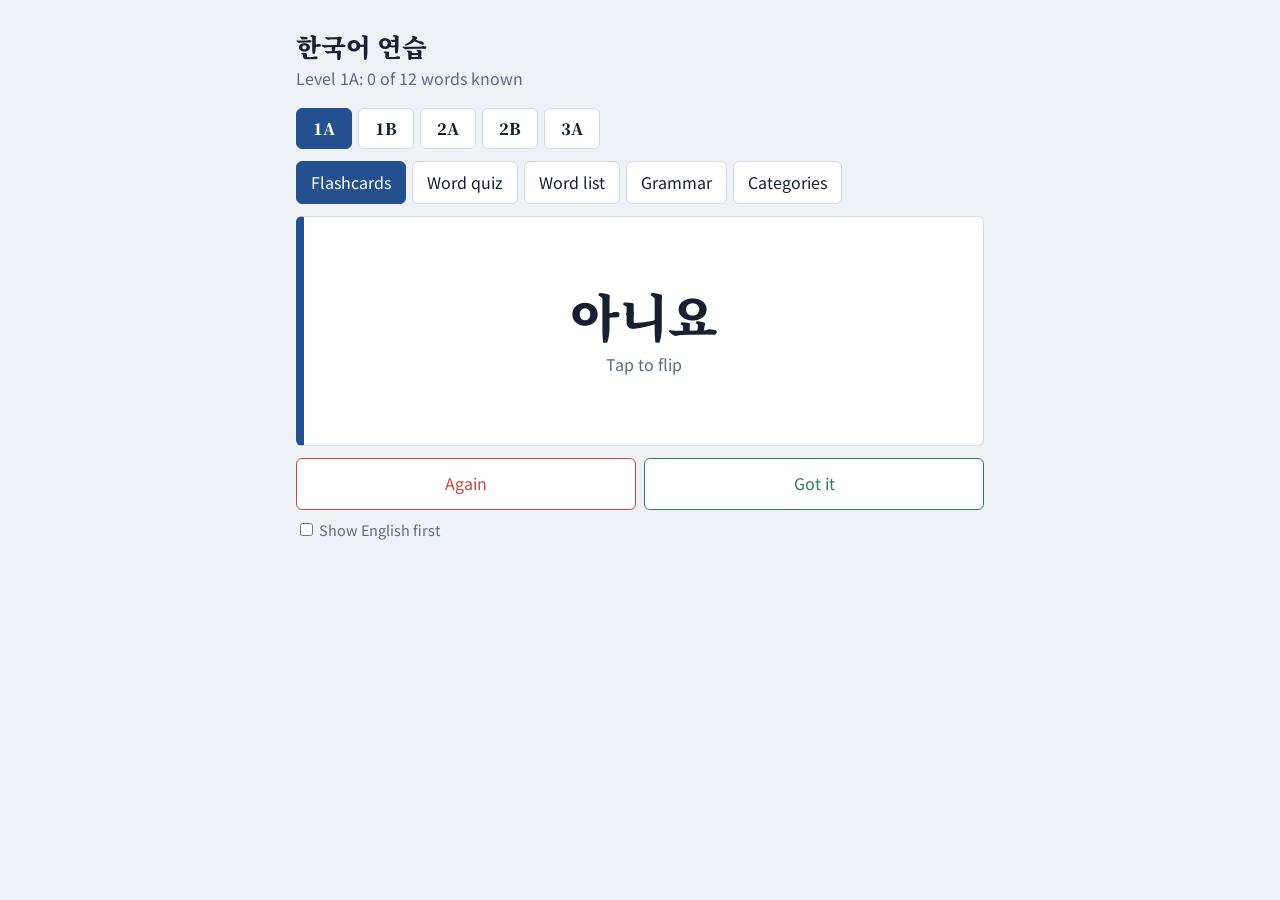
==== commit 0168abe7: "Update script sources to remove 'data/' prefix" ====
--- a/index.html
+++ b/index.html
@@ -23,9 +23,9 @@
 if(s){miss.push(s);m.setAttribute('data-err','1');m.innerHTML='<div class="g"><h3>Something did not load</h3><p>Not found: <b>'+miss.join(', ')+'</b>. Upload these files to your repository next to index.html, and keep the <b>data</b> folder with its 3 files inside.</p></div>';return}
 if(!m.getAttribute('data-err'))m.innerHTML='<div class="g"><h3>Something went wrong</h3><p>'+(e.message||'Check that all files are uploaded next to index.html, with the data folder.')+'</p></div>'},true);
 </script>
-<script src="data/levels.js"></script>
-<script src="data/categories.js"></script>
-<script src="data/examples.js"></script>
+<script src="levels.js"></script>
+<script src="categories.js"></script>
+<script src="examples.js"></script>
 <script src="app.js"></script>
 </body>
 </html>
